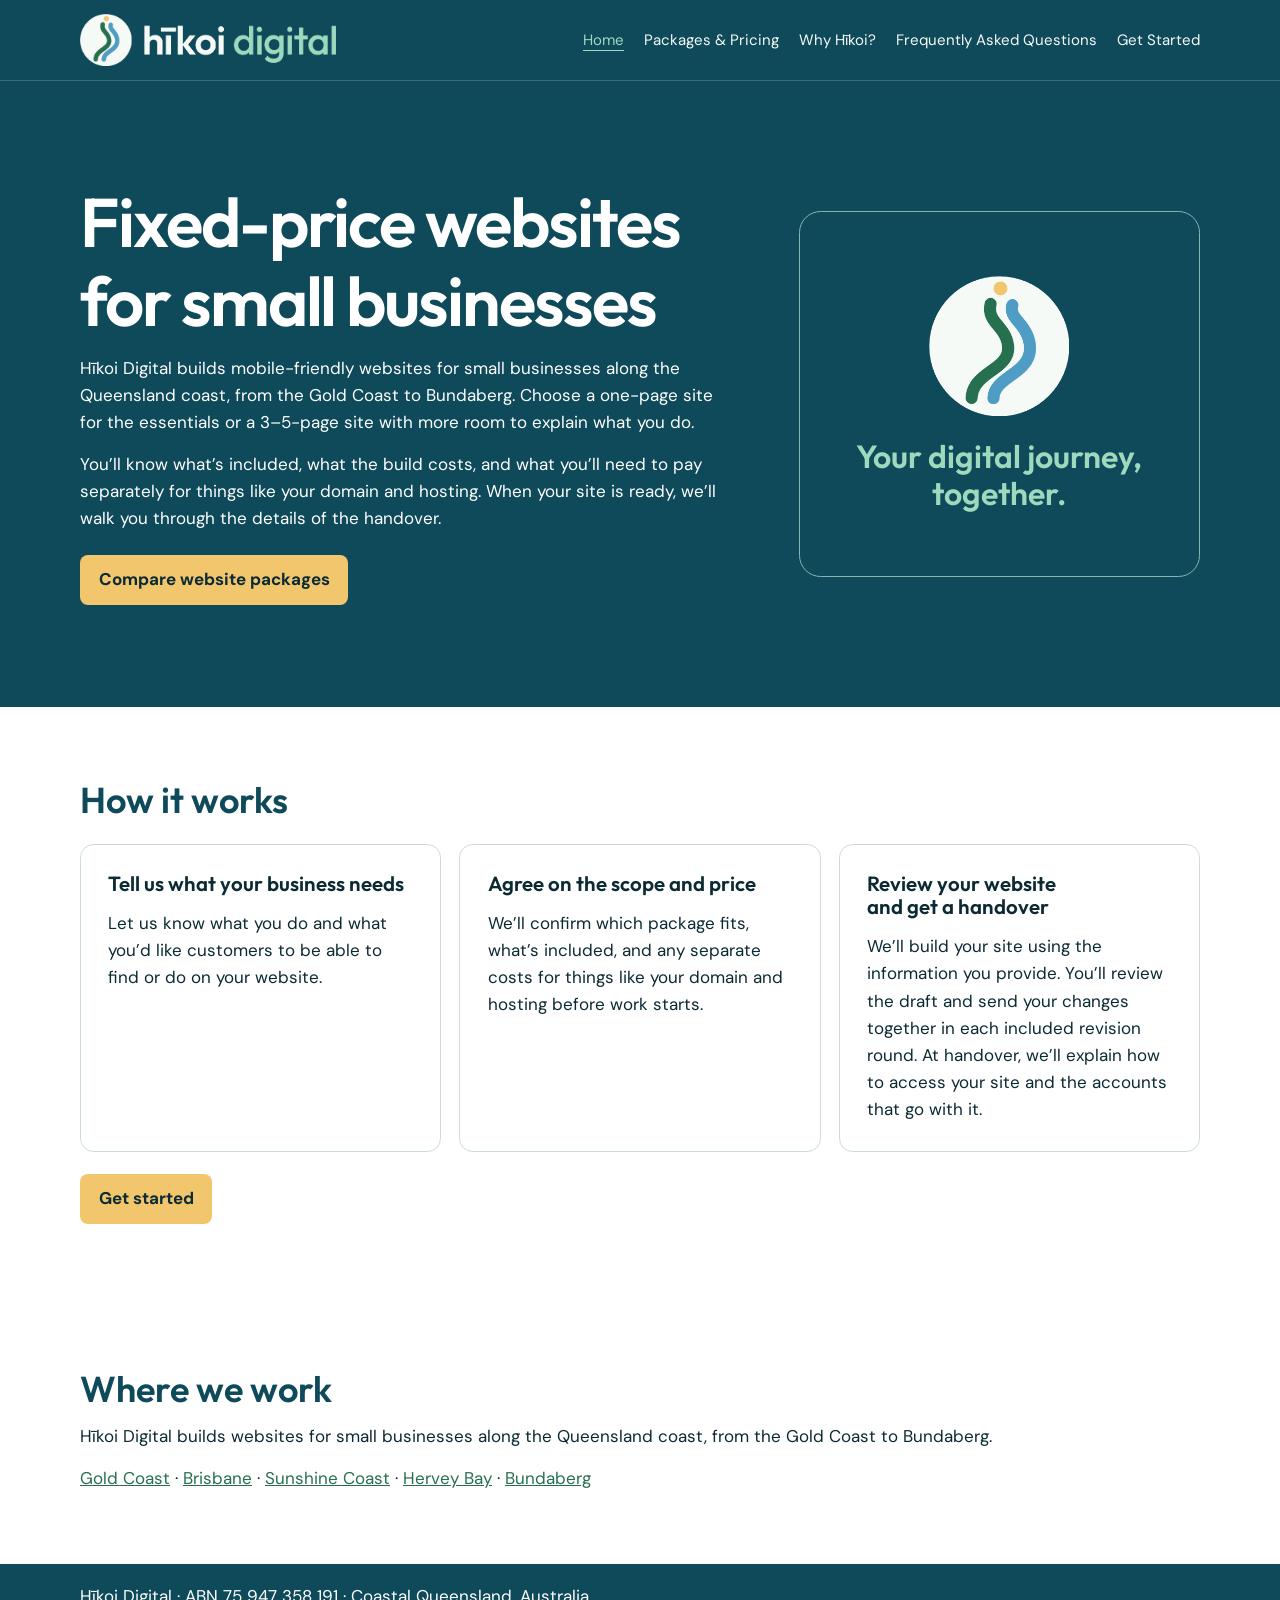
==== index.html @ bfa130e2 "Step 4: add 5 local pages (Gold Coast, Brisbane, Sunshine Coast, Hervey Bay, Bundaberg), link from H" ====
<!doctype html>
<html lang="en-AU">
<head>
  <meta charset="utf-8">
  <meta name="viewport" content="width=device-width, initial-scale=1">
  <meta name="description" content="Fixed-price websites for small businesses from the Gold Coast to Bundaberg. One-page sites from $450, 3–5 page sites from $900. No hidden fees.">
  <title>Website Designer Gold Coast to Bundaberg | Hīkoi Digital</title>
  <meta property="og:title" content="Website Designer Gold Coast to Bundaberg | Hīkoi Digital">
  <meta property="og:description" content="Fixed-price websites for small businesses from the Gold Coast to Bundaberg. One-page sites from $450, 3–5 page sites from $900. No hidden fees.">
  <meta property="og:type" content="website">
  <meta property="og:url" content="https://hikoidigital.com/">
  <meta property="og:image" content="https://hikoidigital.com/white-circle-mark.png">
  <script type="application/ld+json">
  {
    "@context": "https://schema.org",
    "@type": "LocalBusiness",
    "name": "Hīkoi Digital",
    "description": "Fixed-price websites for small businesses along the Queensland coast, from the Gold Coast to Bundaberg.",
    "url": "https://hikoidigital.com/",
    "email": "hello@hikoidigital.com",
    "priceRange": "$450 - $900",
    "areaServed": ["Gold Coast", "Brisbane", "Sunshine Coast", "Hervey Bay", "Bundaberg"],
    "address": {
      "@type": "PostalAddress",
      "addressRegion": "Queensland",
      "addressCountry": "AU"
    }
  }
  </script>

  <link rel="icon" href="white-circle-mark.png" type="image/png">
  <link rel="stylesheet" href="styles.css">
</head>
<body>
  <a class="skip" href="#main">Skip to content</a>
  <header>
    <div class="wrap nav">
      <a class="wordmark" href="index.html" aria-label="Hīkoi Digital home"><img src="hikoi-digital-logo.png" alt="" width="1350" height="272"></a>
      <nav aria-label="Main navigation">
        <a href="index.html" aria-current="page">Home</a>
        <a href="packages.html">Packages &amp; Pricing</a>
        <a href="about.html">Why Hīkoi?</a>
        <a href="faq.html">Frequently Asked Questions</a>
        <a href="contact.html">Get Started</a>
      </nav>
    </div>
  </header>
  <main id="main">
<section class='hero'>
<div class='wrap hero-grid'>
<div>
<h1>Fixed-price websites for small businesses</h1>
<p>Hīkoi Digital builds mobile-friendly websites for small businesses along the Queensland coast, from the Gold Coast to Bundaberg. Choose a one-page site for the essentials or a 3–5-page site with more room to explain what you do.</p>
<p>You’ll know what’s included, what the build costs, and what you’ll need to pay separately for things like your domain and hosting. When your site is ready, we’ll walk you through the details of the handover.</p>
<a class='button' href='packages.html'>Compare website packages</a>
</div>
<div class='brand-panel'>
<img src='white-circle-mark.png' alt='' width='140' height='140'>
<p>Your digital journey,<br> together.</p>
</div>
</div>
</section>
<section class='wrap section'>
<h2>How it works</h2>
<div class='grid three'>
<article>
<h3>Tell us what your business needs</h3>
<p>Let us know what you do and what you’d like customers to be able to find or do on your website.</p>
</article>
<article>
<h3>Agree on the scope and price</h3>
<p>We’ll confirm which package fits, what’s included, and any separate costs for things like your domain and hosting before work starts.</p>
</article>
<article>
<h3>Review your website and get a handover</h3>
<p>We’ll build your site using the information you provide. You’ll review the draft and send your changes together in each included revision round. At handover, we’ll explain how to access your site and the accounts that go with it.</p>
</article>
</div>
<a class='button' href='contact.html'>Get started</a>
</section>
<section class='wrap section'>
<h2>Where we work</h2>
<p>Hīkoi Digital builds websites for small businesses along the Queensland coast, from the Gold Coast to Bundaberg.</p>
<p><a href='gold-coast.html'>Gold Coast</a> · <a href='brisbane.html'>Brisbane</a> · <a href='sunshine-coast.html'>Sunshine Coast</a> · <a href='hervey-bay.html'>Hervey Bay</a> · <a href='bundaberg.html'>Bundaberg</a></p>
</section>
  </main>
  <footer><div class="wrap"><span>Hīkoi Digital · ABN 75 947 358 191</span><span class="footer-location">Coastal Queensland, Australia</span></div></footer>
</body>
</html>
---- styles.css ----
@font-face {
  font-family: 'DM Sans';
  src: url('fonts/DM-Sans.ttf') format('truetype');
  font-style: normal;
  font-weight: 100 1000;
  font-display: swap;
}
@font-face {
  font-family: Outfit;
  src: url('fonts/Outfit.ttf') format('truetype');
  font-style: normal;
  font-weight: 100 900;
  font-display: swap;
}

:root {
  color-scheme: light;
  --teal: #0e4a5a;
  --green: #27704f;
  --mist: #e4f1ec;
  --gold: #f2c66d;
  --ink: #0b2a33;
  --paper: #ffffff;
  --white: #f6faf7;
  --mint: #9ed9be;
}
* { box-sizing: border-box; }
body { margin: 0; min-height: 100vh; display: flex; flex-direction: column; font: 1.0625rem/1.6 'DM Sans', system-ui, sans-serif; color: var(--ink); background: var(--paper); }
main { flex: 1; }
h1, h2, h3, .wordmark { font-family: Outfit, system-ui, sans-serif; font-weight: 600; line-height: 1.14; }
h1, h2, h3 { margin: 0; text-wrap: balance; }
h1 { font-size: clamp(2.35rem, 6vw, 4.3rem); letter-spacing: -.03em; }
h2 { font-size: clamp(1.55rem, 3vw, 2.25rem); color: var(--teal); }
h3 { font-size: 1.28rem; }
p { margin: .9rem 0 0; }
a { color: var(--green); }
:focus-visible { outline: 3px solid currentColor; outline-offset: 4px; }
.wrap { width: min(70rem, calc(100% - 2.5rem)); margin-inline: auto; }
.skip { position: absolute; left: 1rem; top: .5rem; padding: .5rem; background: white; transform: translateY(-150%); }
.skip:focus { transform: none; }
header { background: var(--teal); color: var(--white); border-bottom: 1px solid #386c77; }
.nav { display: flex; justify-content: space-between; align-items: center; gap: 1rem 2rem; min-height: 5rem; padding-block: .65rem; }
.wordmark { display: inline-flex; align-items: center; color: var(--white); }
.wordmark img { display: block; width: clamp(10rem, 26vw, 16rem); max-width: 100%; height: auto; }
nav { display: flex; flex-wrap: wrap; align-items: center; gap: .2rem 1.25rem; font-size: .94rem; }
nav a { display: inline-flex; align-items: center; min-height: 2.75rem; color: var(--white); text-decoration: none; }
nav a:hover, nav a[aria-current='page'] { color: var(--mint); text-decoration: underline; text-underline-offset: .35em; }
.hero { background: var(--teal); color: var(--paper); padding-block: clamp(3rem, 8vw, 6.5rem); }
.hero-grid { display: grid; grid-template-columns: minmax(0, 1.6fr) minmax(0, 1fr); align-items: center; gap: clamp(2rem, 6vw, 5rem); }
.hero p, .page-head p, .measure { max-width: 63ch; }
.brand-panel { border: 1px solid #86b5b6; border-radius: 1.35rem; padding: clamp(1.5rem, 5vw, 4rem) 1rem; text-align: center; background: var(--teal); }
.brand-panel img { max-width: 100%; height: auto; }
.brand-panel p { color: var(--mint); }
.brand-panel p { font: 600 clamp(1.35rem, 3vw, 2rem)/1.16 Outfit, system-ui, sans-serif; }
.button, button { display: inline-flex; align-items: center; justify-content: center; min-height: 2.85rem; margin-top: 1.4rem; padding: .65rem 1.1rem; border: 1px solid transparent; border-radius: .5rem; font: inherit; font-weight: 700; text-decoration: none; background: var(--gold); color: var(--ink); }
.button:hover { background: #ffe0a3; }
.button:focus-visible { outline-color: var(--ink); }
.hero .button:focus-visible { outline-color: white; }
.section { padding-block: clamp(2.5rem, 6vw, 4.5rem); }
.page-head { background: var(--paper); padding-block: clamp(2.5rem, 7vw, 5rem); }
.page-head h1 { color: var(--teal); }
.grid { display: grid; gap: 1.15rem; }
.three { grid-template-columns: repeat(3, minmax(0, 1fr)); margin-top: 1.5rem; }
.two { grid-template-columns: repeat(2, minmax(0, 1fr)); }
article, .contact-preview { background: white; border: 1px solid #ccdcd5; border-radius: .85rem; padding: clamp(1rem, 3vw, 1.7rem); }
article ul { padding-left: 1.25rem; margin-bottom: 0; }
article li + li { margin-top: .35rem; }
.price { color: var(--green); font-weight: 700; }
.details h2 { margin-top: 1.75rem; }
.contact-preview > p, .measure > p:first-child { margin-top: 0; }
fieldset { border: 0; padding: 0; margin: 1rem 0 0; min-width: 0; }
legend { font-weight: 700; padding: 0; }
label { display: block; margin-top: .65rem; }
input, textarea { width: 100%; border: 1px solid #7a9891; border-radius: .4rem; padding: .6rem; background: var(--paper); color: var(--ink); font: inherit; }
button:disabled { border-color: #ccdcd5; background: var(--mist); color: var(--ink); }
footer { background: var(--teal); color: var(--paper); padding: 1.15rem 0; }
.footer-location::before { content: ' · '; white-space: pre; }
@media (max-width: 47rem) {
  .hero-grid, .three, .two { grid-template-columns: 1fr; }
  .nav { align-items: flex-start; flex-direction: column; gap: .25rem; }
  nav { column-gap: 1rem; }
  .brand-panel { max-width: 25rem; width: 100%; }
  .footer-location { display: block; }
  .footer-location::before { content: none; }
}



.package-process { margin-top: clamp(2.5rem, 6vw, 4rem); }
.package-steps { grid-template-columns: repeat(4, minmax(0, 1fr)); list-style: none; margin: 1.2rem 0 1.5rem; padding: 0; }
.package-steps li { padding: 1rem; border-radius: .85rem; background: var(--mist); }
.step-number { display: inline-grid; place-items: center; width: 2rem; height: 2rem; border-radius: 50%; background: var(--teal); color: var(--white); font-weight: 700; margin-bottom: .7rem; }
.package-steps p { margin-top: .5rem; }
.package-answers { max-width: 48rem; }
.package-answers details { border-top: 1px solid #ccdcd5; padding: .65rem .1rem; }
.package-answers details:last-child { border-bottom: 1px solid #ccdcd5; }
.package-answers summary { cursor: pointer; color: var(--teal); font-weight: 700; min-height: 2.25rem; padding-block: .3rem; }
.package-answers details p { margin: .35rem 0 .65rem; max-width: 65ch; }
@media (max-width: 62rem) { .package-steps { grid-template-columns: repeat(2, minmax(0, 1fr)); } }
@media (max-width: 34rem) {
  .package-steps { grid-template-columns: 1fr; gap: .65rem; }
  .package-steps li { display: grid; grid-template-columns: auto minmax(0, 1fr); gap: .75rem; }
  .step-number { margin-bottom: 0; }
}
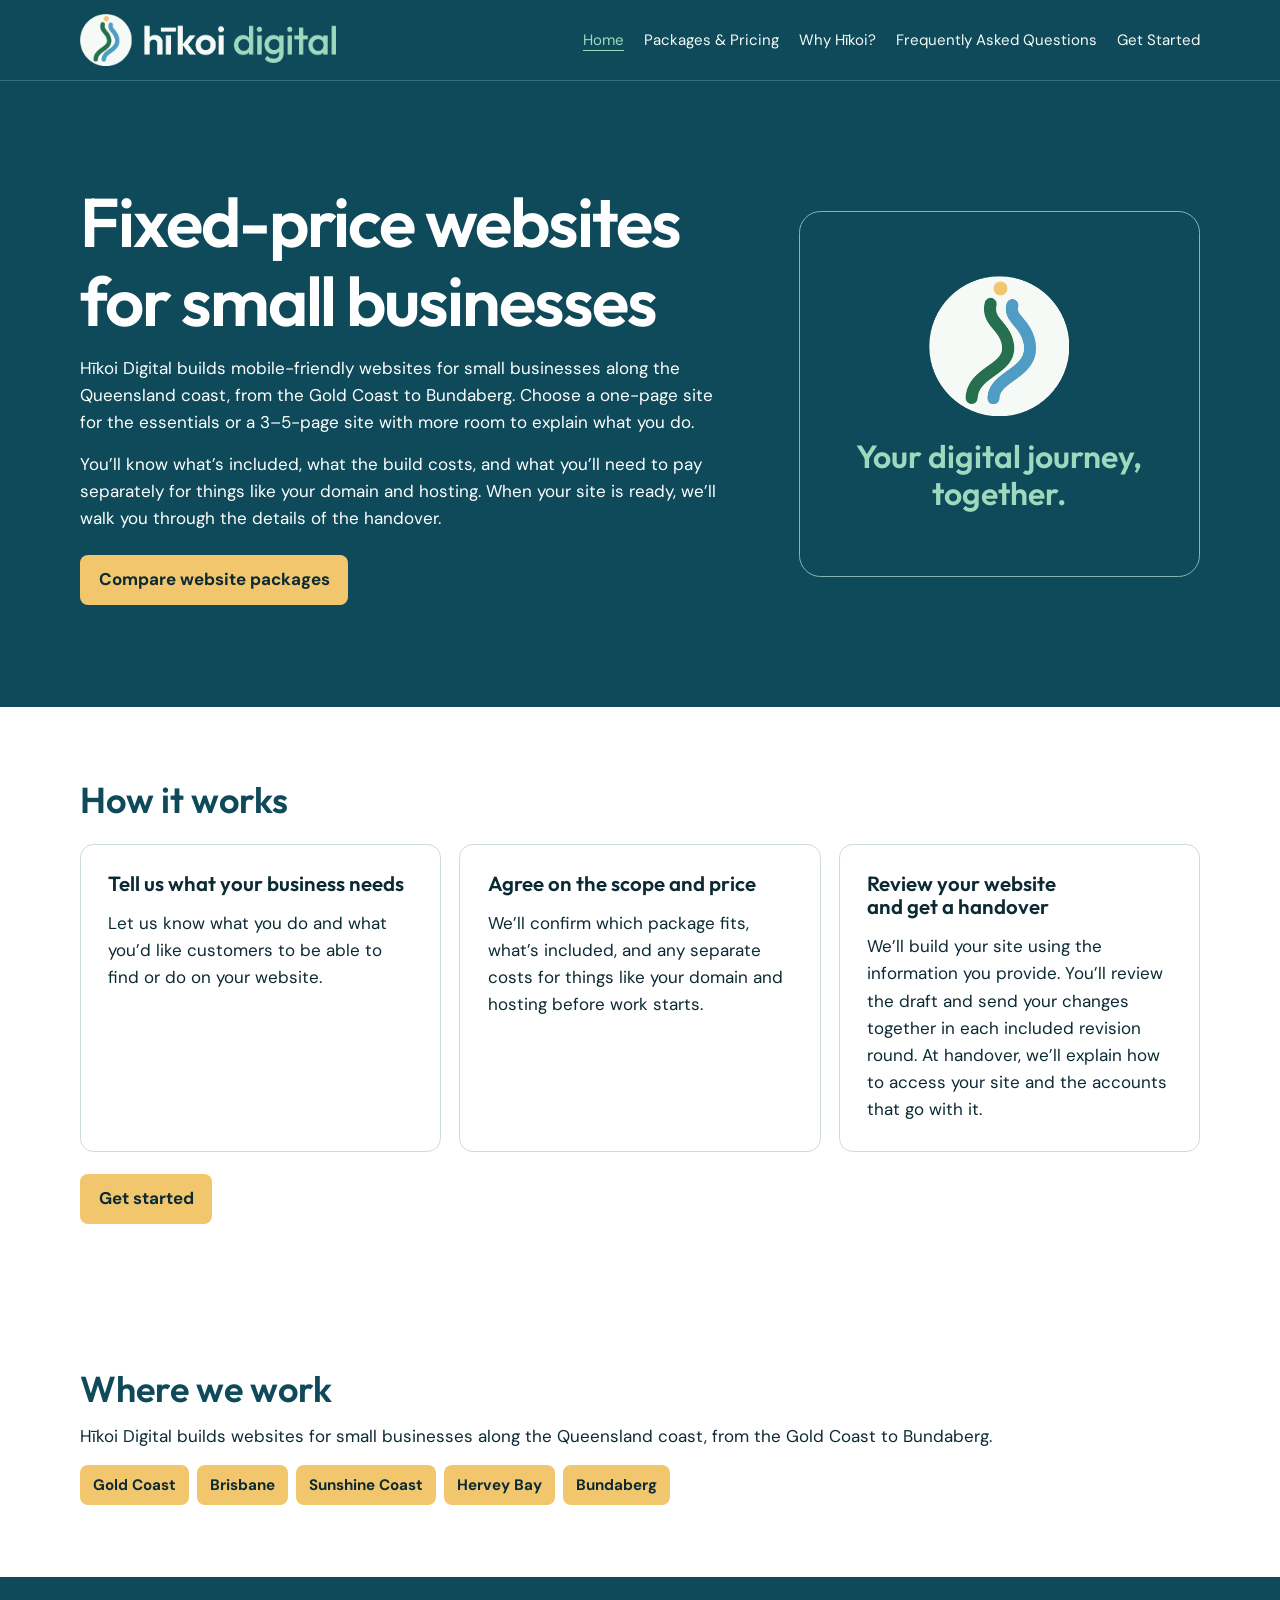
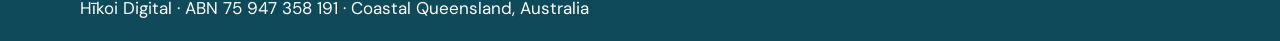
==== commit ce750917: "Style homepage town links as compact gold buttons" ====
--- a/index.html
+++ b/index.html
@@ -30,6 +30,10 @@
 
   <link rel="icon" href="white-circle-mark.png" type="image/png">
   <link rel="stylesheet" href="styles.css">
+  <style>
+    .town-links { display: flex; flex-wrap: wrap; gap: .5rem; }
+    .town-links .button { min-height: 2.5rem; margin-top: 0; padding: .35rem .75rem; font-size: .95rem; }
+  </style>
 </head>
 <body>
   <a class="skip" href="#main">Skip to content</a>
@@ -81,7 +85,11 @@
 <section class='wrap section'>
 <h2>Where we work</h2>
 <p>Hīkoi Digital builds websites for small businesses along the Queensland coast, from the Gold Coast to Bundaberg.</p>
-<p><a href='gold-coast.html'>Gold Coast</a> · <a href='brisbane.html'>Brisbane</a> · <a href='sunshine-coast.html'>Sunshine Coast</a> · <a href='hervey-bay.html'>Hervey Bay</a> · <a href='bundaberg.html'>Bundaberg</a></p>
+<p class='town-links'><a class='button' href='gold-coast.html'>Gold Coast</a>
+<a class='button' href='brisbane.html'>Brisbane</a>
+<a class='button' href='sunshine-coast.html'>Sunshine Coast</a>
+<a class='button' href='hervey-bay.html'>Hervey Bay</a>
+<a class='button' href='bundaberg.html'>Bundaberg</a></p>
 </section>
   </main>
   <footer><div class="wrap"><span>Hīkoi Digital · ABN 75 947 358 191</span><span class="footer-location">Coastal Queensland, Australia</span></div></footer>
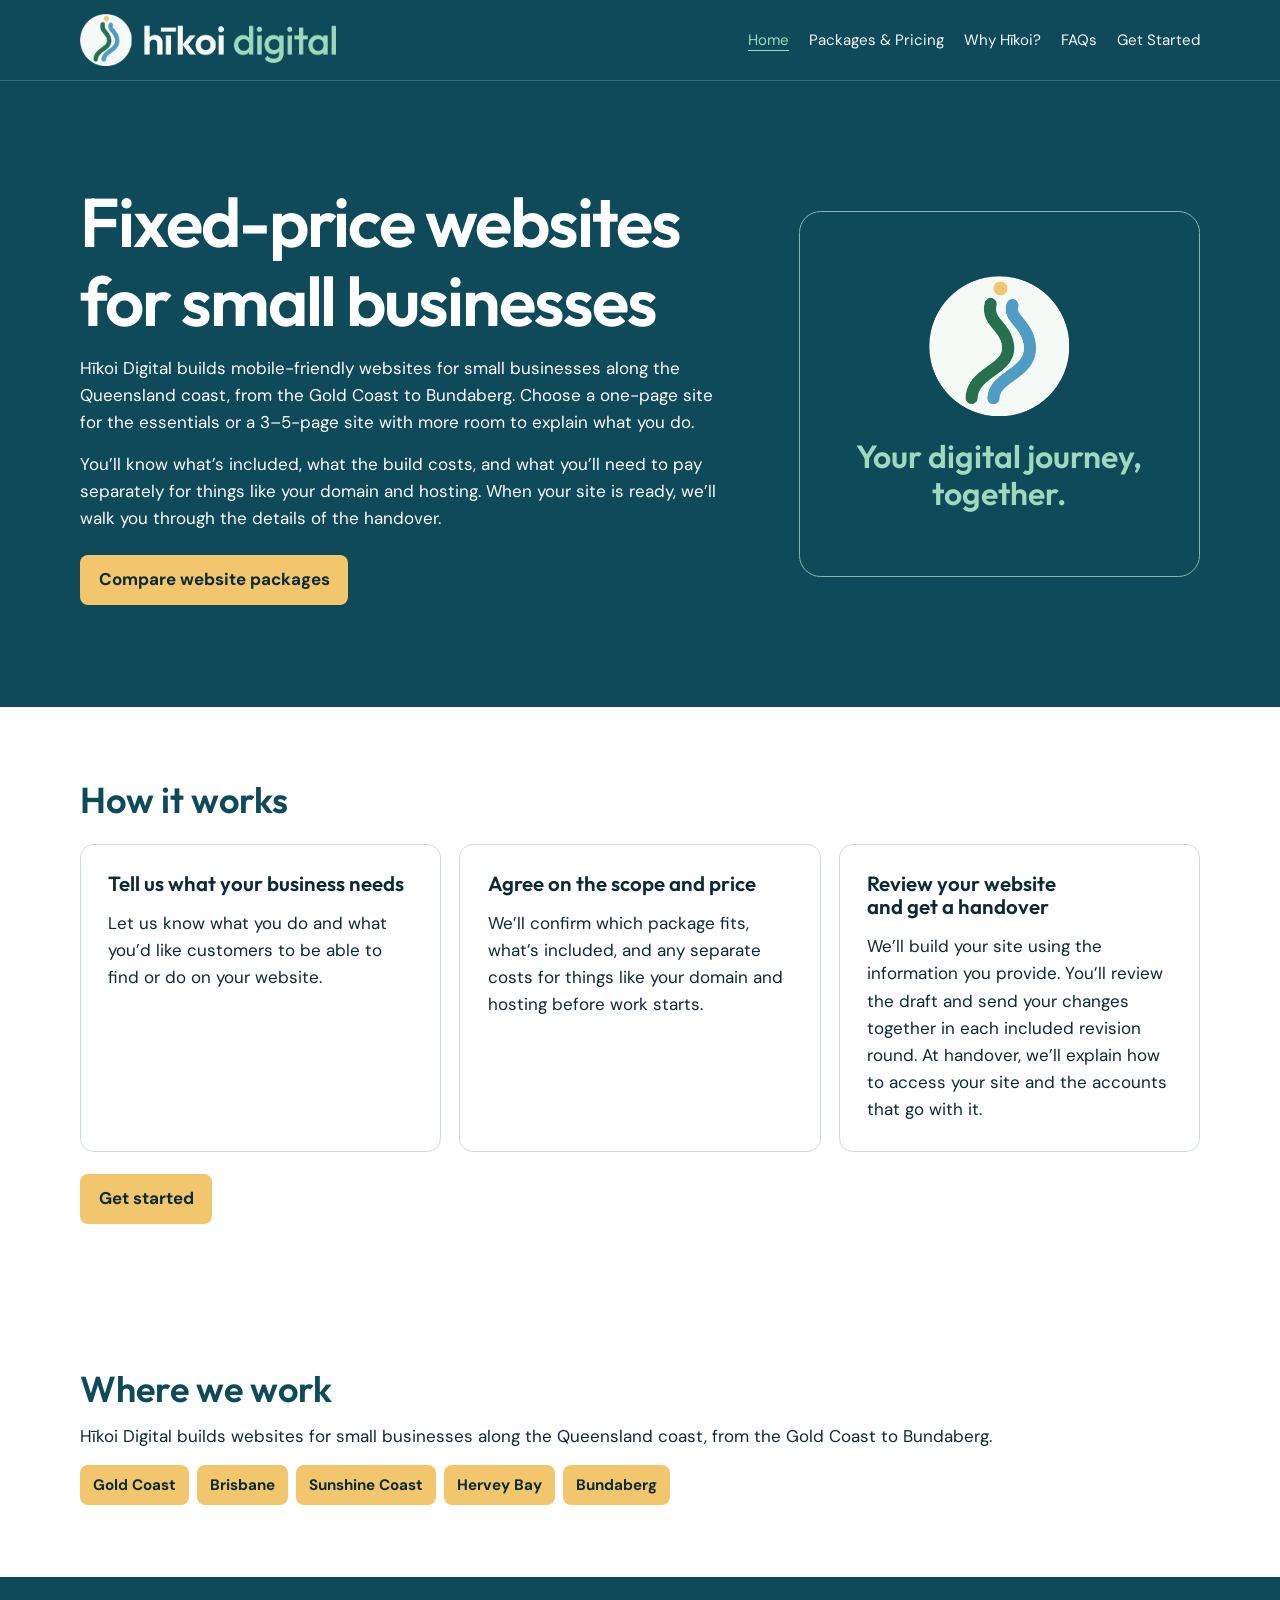
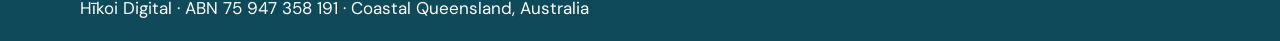
==== commit 660b9aca: "Shorten the main navigation FAQ label" ====
--- a/index.html
+++ b/index.html
@@ -44,7 +44,7 @@
         <a href="index.html" aria-current="page">Home</a>
         <a href="packages.html">Packages &amp; Pricing</a>
         <a href="about.html">Why Hīkoi?</a>
-        <a href="faq.html">Frequently Asked Questions</a>
+        <a href="faq.html">FAQs</a>
         <a href="contact.html">Get Started</a>
       </nav>
     </div>
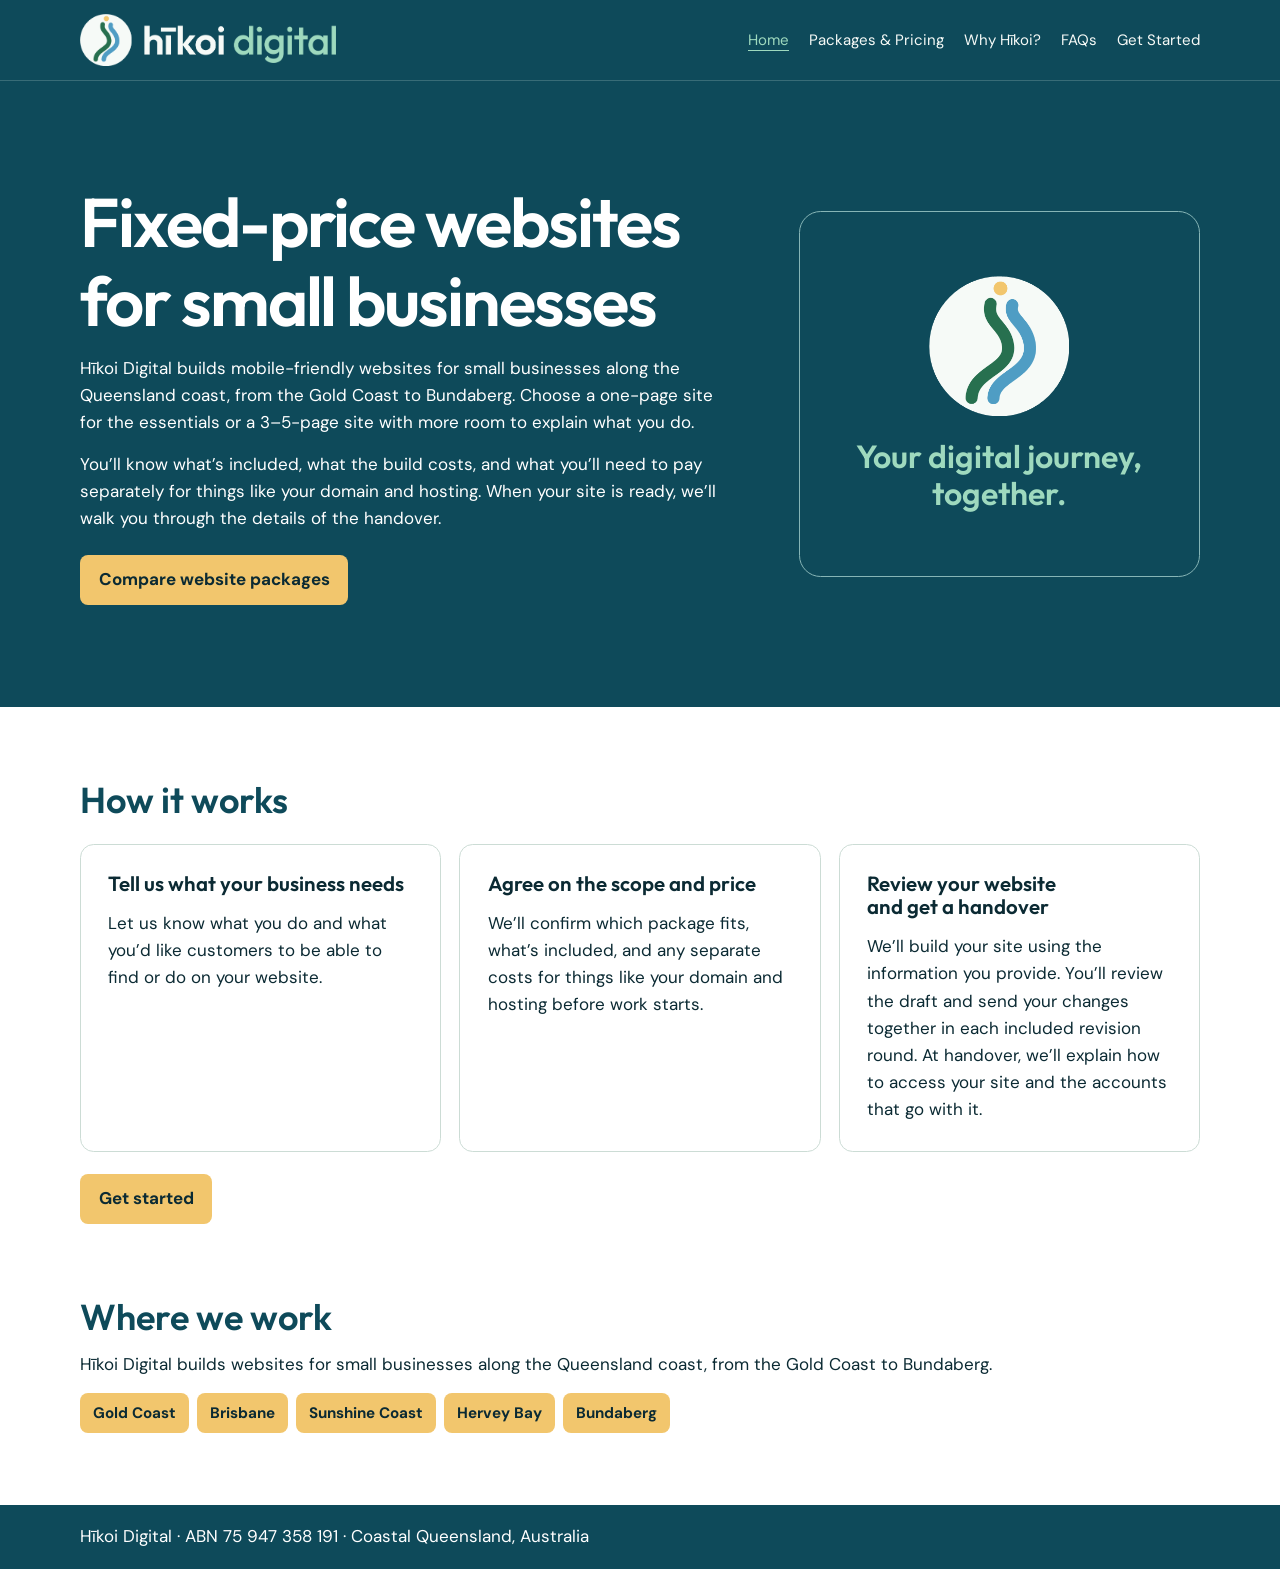
==== commit e73421c4: "Tighten homepage and town page section spacing" ====
--- a/index.html
+++ b/index.html
@@ -64,7 +64,7 @@
 </div>
 </div>
 </section>
-<section class='wrap section'>
+<section class='wrap section' style="padding-block-end: 0;">
 <h2>How it works</h2>
 <div class='grid three'>
 <article>
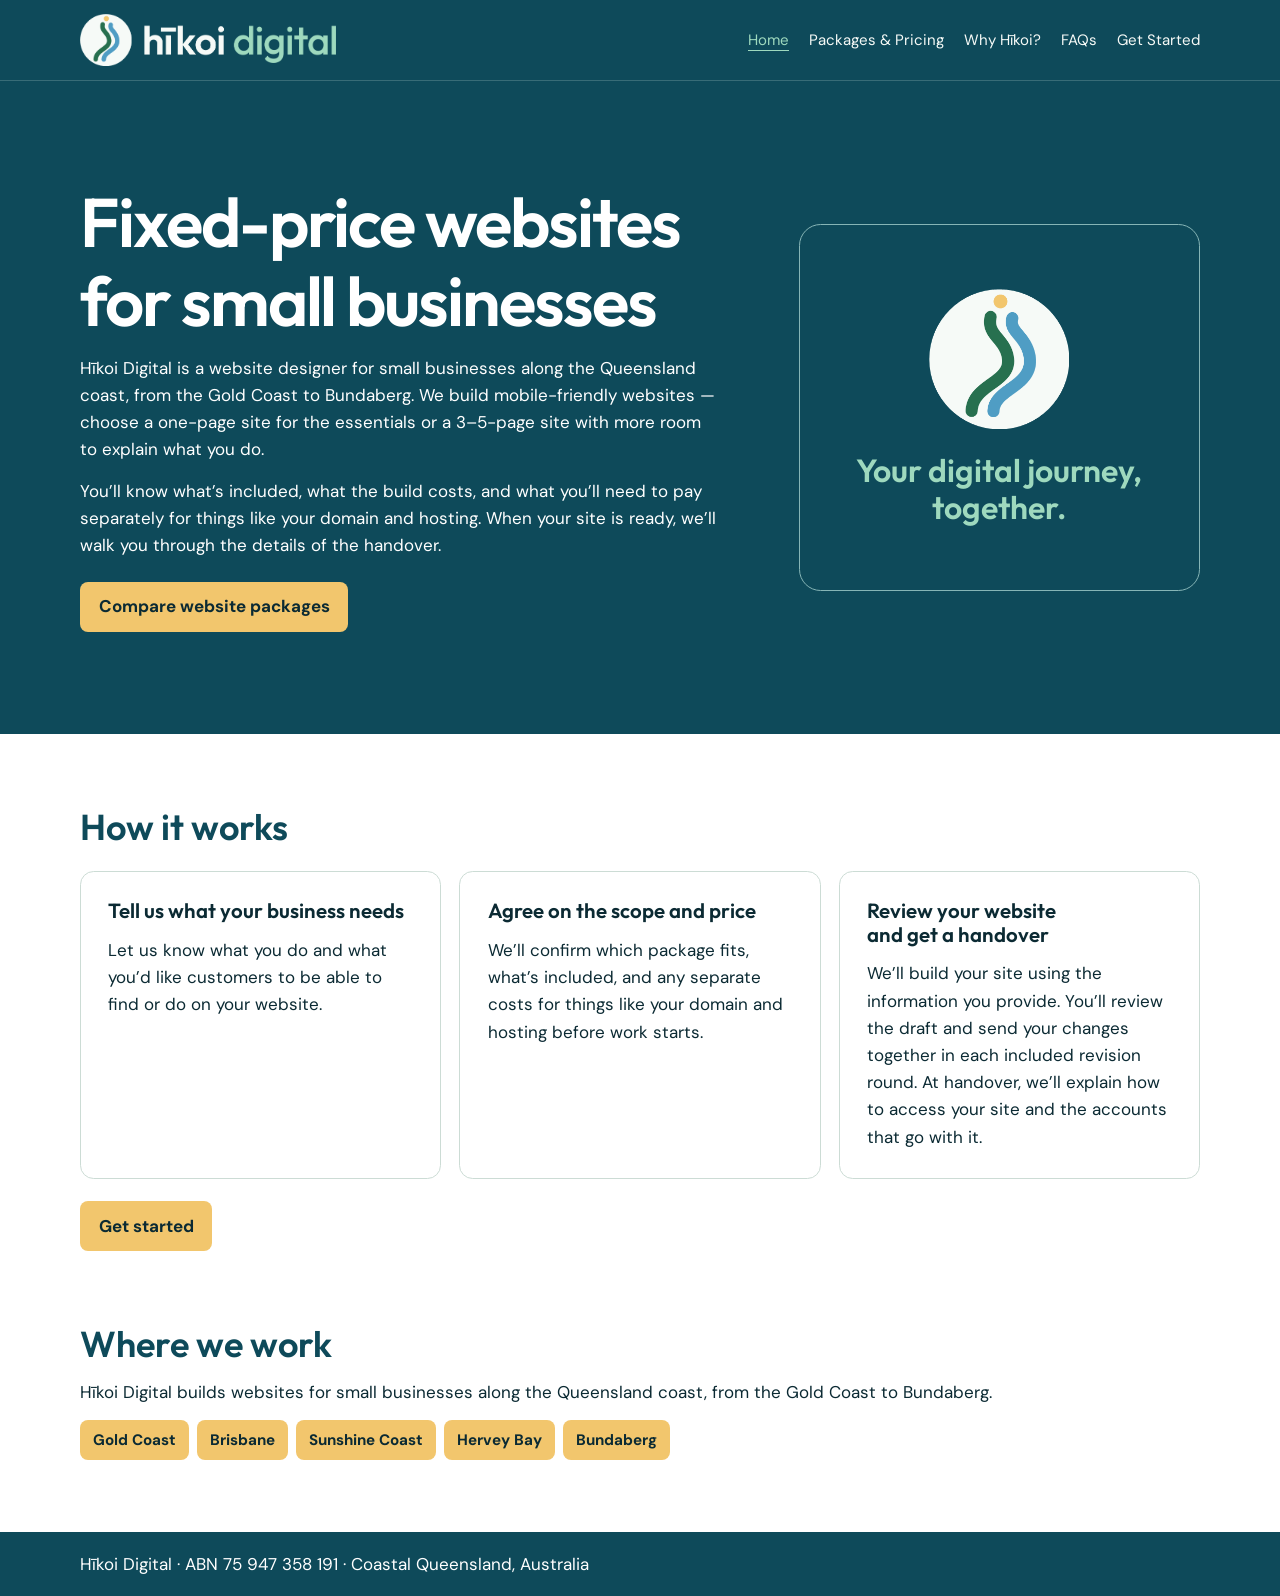
==== commit be38cf14: "Backend SEO tidy-ups: logo alt text on all pages, website designer phrase in home body, add Sunshine" ====
--- a/index.html
+++ b/index.html
@@ -39,7 +39,7 @@
   <a class="skip" href="#main">Skip to content</a>
   <header>
     <div class="wrap nav">
-      <a class="wordmark" href="index.html" aria-label="Hīkoi Digital home"><img src="hikoi-digital-logo.png" alt="" width="1350" height="272"></a>
+      <a class="wordmark" href="index.html" aria-label="Hīkoi Digital home"><img src="hikoi-digital-logo.png" alt="Hīkoi Digital logo" width="1350" height="272"></a>
       <nav aria-label="Main navigation">
         <a href="index.html" aria-current="page">Home</a>
         <a href="packages.html">Packages &amp; Pricing</a>
@@ -54,12 +54,12 @@
 <div class='wrap hero-grid'>
 <div>
 <h1>Fixed-price websites for small businesses</h1>
-<p>Hīkoi Digital builds mobile-friendly websites for small businesses along the Queensland coast, from the Gold Coast to Bundaberg. Choose a one-page site for the essentials or a 3–5-page site with more room to explain what you do.</p>
+<p>Hīkoi Digital is a website designer for small businesses along the Queensland coast, from the Gold Coast to Bundaberg. We build mobile-friendly websites — choose a one-page site for the essentials or a 3–5-page site with more room to explain what you do.</p>
 <p>You’ll know what’s included, what the build costs, and what you’ll need to pay separately for things like your domain and hosting. When your site is ready, we’ll walk you through the details of the handover.</p>
 <a class='button' href='packages.html'>Compare website packages</a>
 </div>
 <div class='brand-panel'>
-<img src='white-circle-mark.png' alt='' width='140' height='140'>
+<img src='white-circle-mark.png' alt='Hīkoi Digital mark' width='140' height='140'>
 <p>Your digital journey,<br> together.</p>
 </div>
 </div>
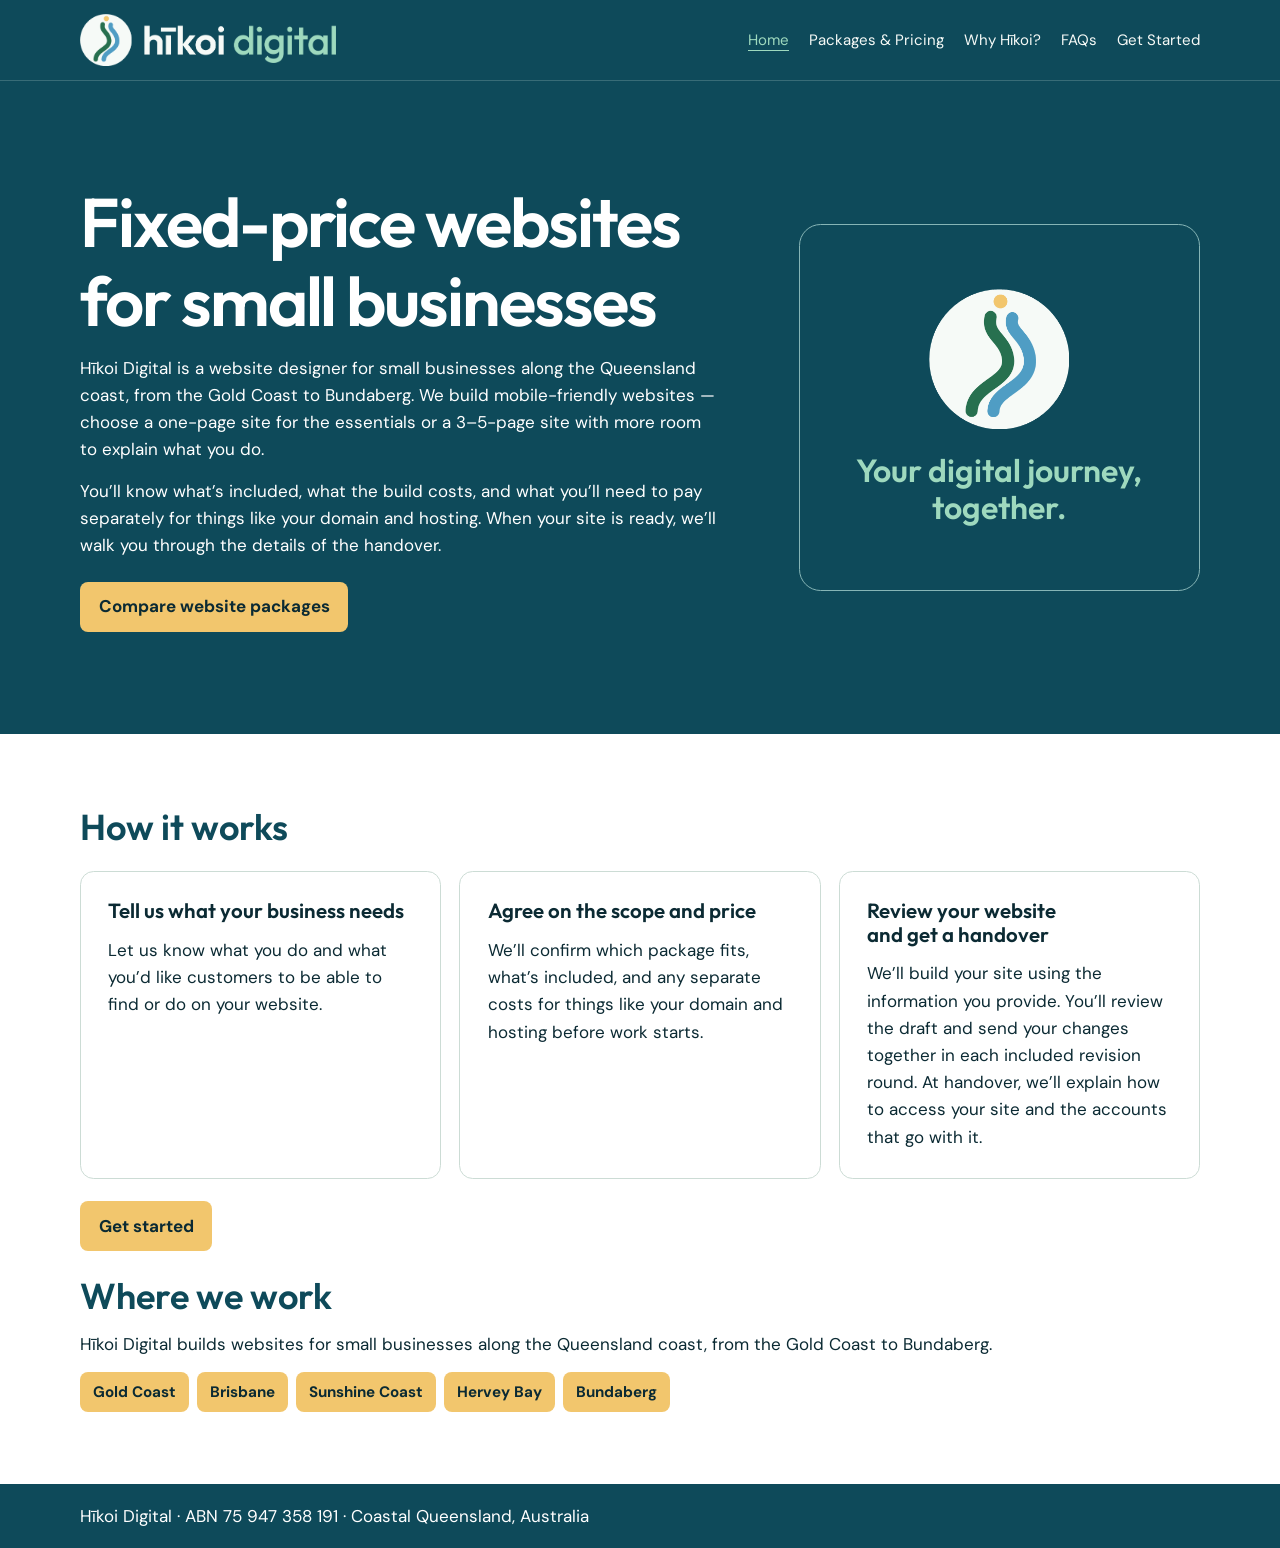
==== commit 4411d787: "Tighten homepage spacing and clarify FAQ stages and locations" ====
--- a/index.html
+++ b/index.html
@@ -82,7 +82,7 @@
 </div>
 <a class='button' href='contact.html'>Get started</a>
 </section>
-<section class='wrap section'>
+<section class='wrap section' style="padding-block-start: 1.5rem;">
 <h2>Where we work</h2>
 <p>Hīkoi Digital builds websites for small businesses along the Queensland coast, from the Gold Coast to Bundaberg.</p>
 <p class='town-links'><a class='button' href='gold-coast.html'>Gold Coast</a>
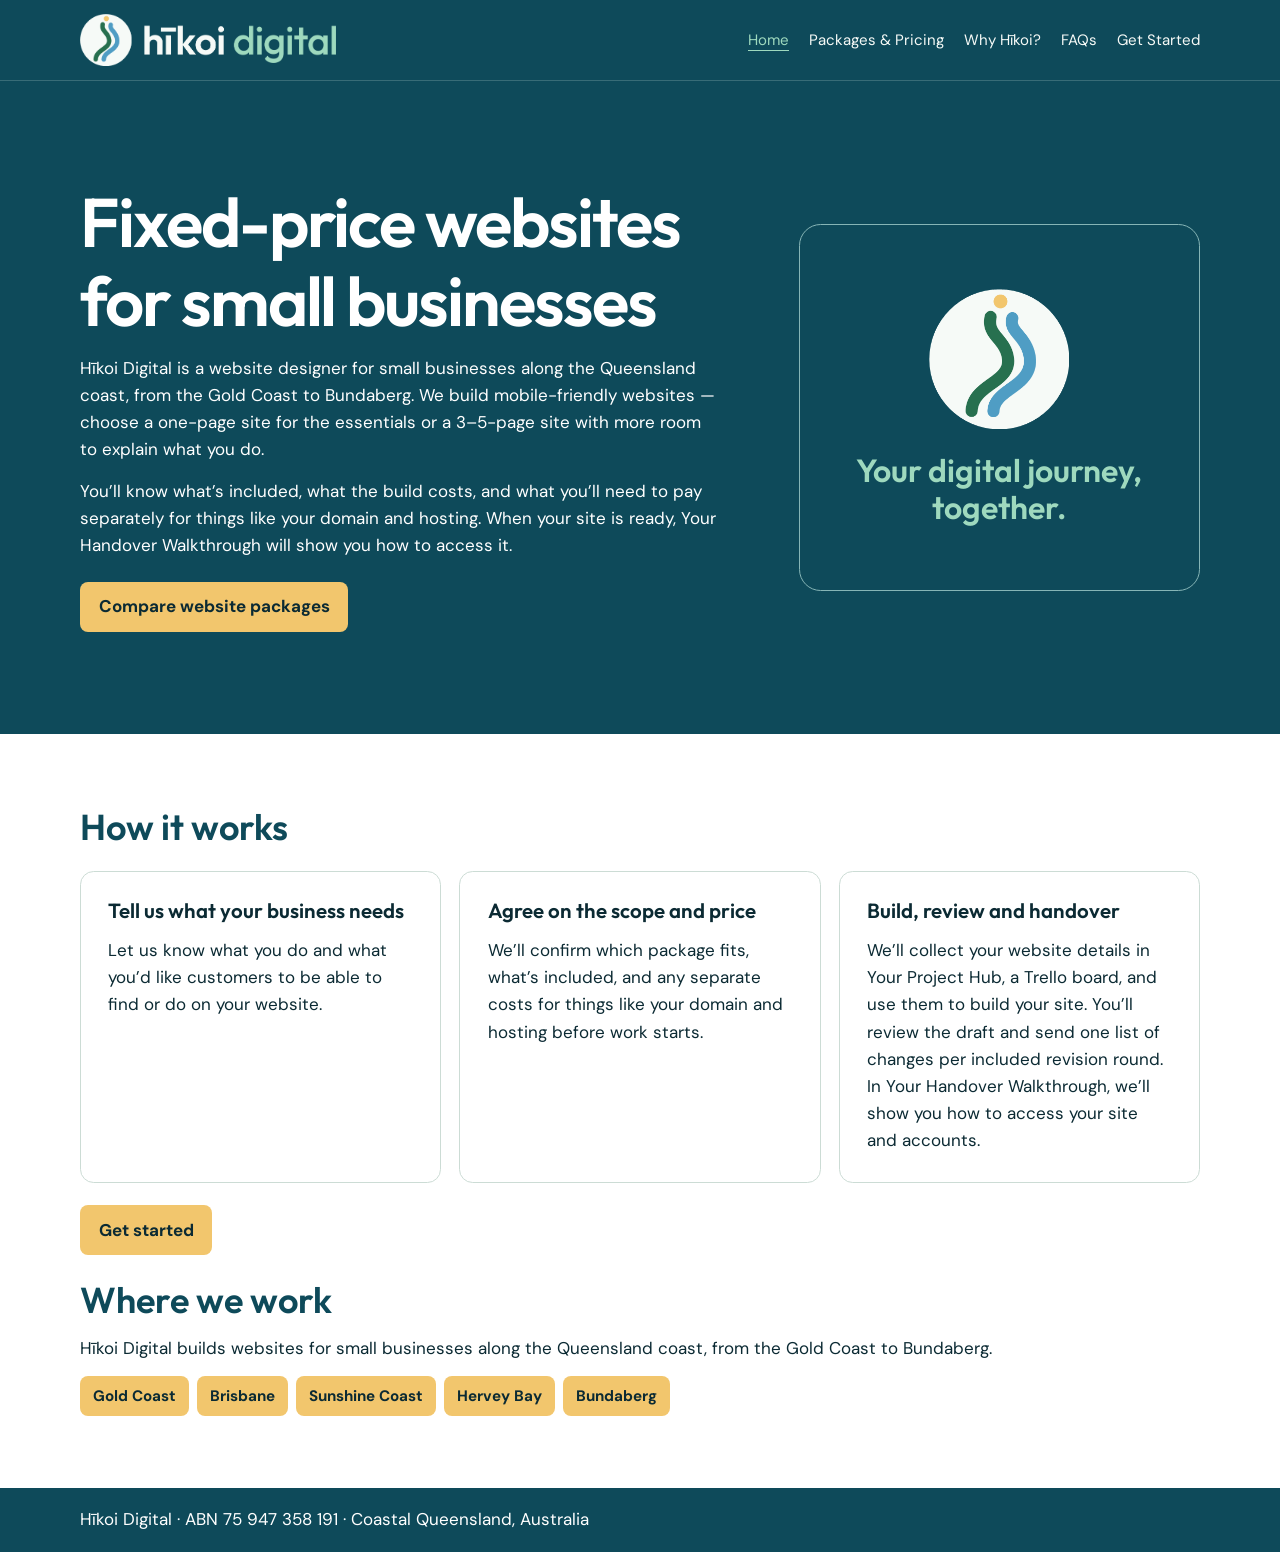
==== commit fef17084: "Use consistent names for project intake and handover" ====
--- a/index.html
+++ b/index.html
@@ -55,7 +55,7 @@
 <div>
 <h1>Fixed-price websites for small businesses</h1>
 <p>Hīkoi Digital is a website designer for small businesses along the Queensland coast, from the Gold Coast to Bundaberg. We build mobile-friendly websites — choose a one-page site for the essentials or a 3–5-page site with more room to explain what you do.</p>
-<p>You’ll know what’s included, what the build costs, and what you’ll need to pay separately for things like your domain and hosting. When your site is ready, we’ll walk you through the details of the handover.</p>
+<p>You’ll know what’s included, what the build costs, and what you’ll need to pay separately for things like your domain and hosting. When your site is ready, Your Handover Walkthrough will show you how to access it.</p>
 <a class='button' href='packages.html'>Compare website packages</a>
 </div>
 <div class='brand-panel'>
@@ -76,8 +76,8 @@
 <p>We’ll confirm which package fits, what’s included, and any separate costs for things like your domain and hosting before work starts.</p>
 </article>
 <article>
-<h3>Review your website and get a handover</h3>
-<p>We’ll build your site using the information you provide. You’ll review the draft and send your changes together in each included revision round. At handover, we’ll explain how to access your site and the accounts that go with it.</p>
+<h3>Build, review and handover</h3>
+<p>We’ll collect your website details in Your Project Hub, a Trello board, and use them to build your site. You’ll review the draft and send one list of changes per included revision round. In Your Handover Walkthrough, we’ll show you how to access your site and accounts.</p>
 </article>
 </div>
 <a class='button' href='contact.html'>Get started</a>
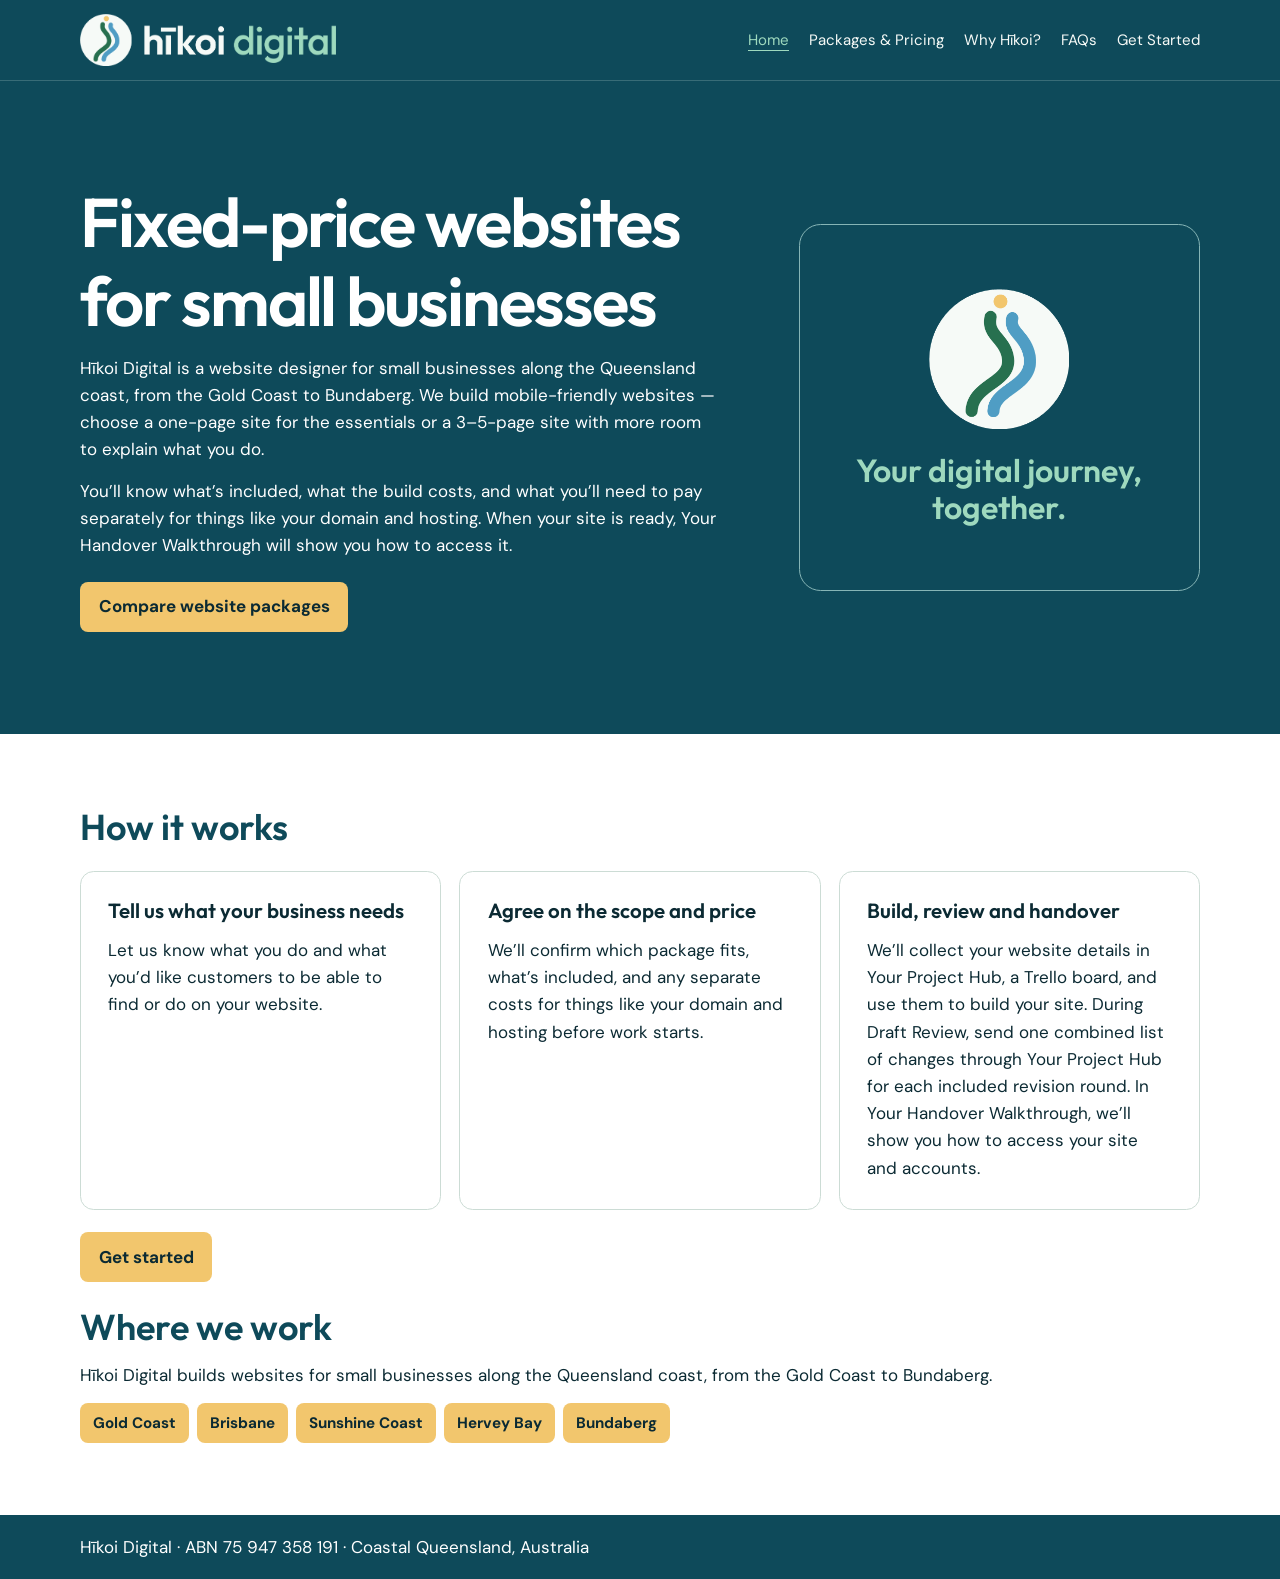
==== commit 01822c15: "Explain Draft Review and combined revision feedback" ====
--- a/index.html
+++ b/index.html
@@ -77,7 +77,7 @@
 </article>
 <article>
 <h3>Build, review and handover</h3>
-<p>We’ll collect your website details in Your Project Hub, a Trello board, and use them to build your site. You’ll review the draft and send one list of changes per included revision round. In Your Handover Walkthrough, we’ll show you how to access your site and accounts.</p>
+<p>We’ll collect your website details in Your Project Hub, a Trello board, and use them to build your site. During Draft Review, send one combined list of changes through Your Project Hub for each included revision round. In Your Handover Walkthrough, we’ll show you how to access your site and accounts.</p>
 </article>
 </div>
 <a class='button' href='contact.html'>Get started</a>
